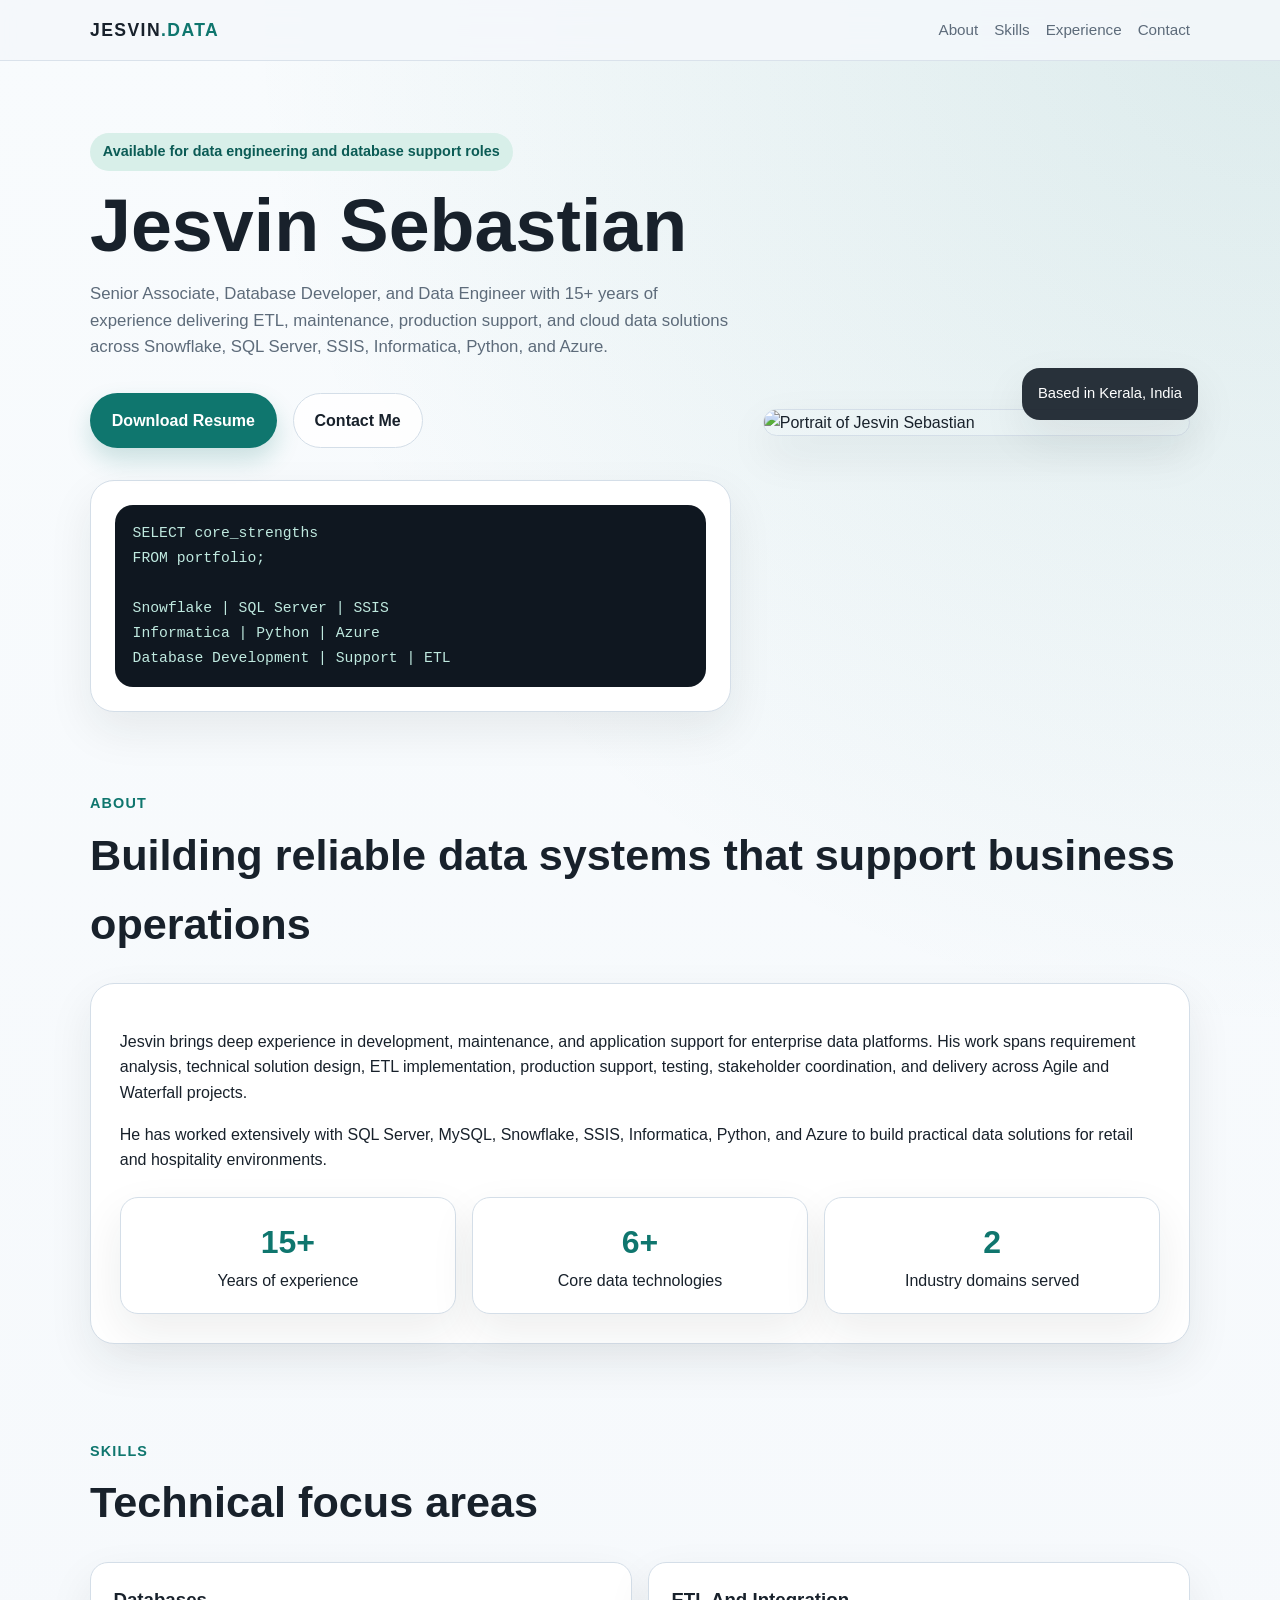
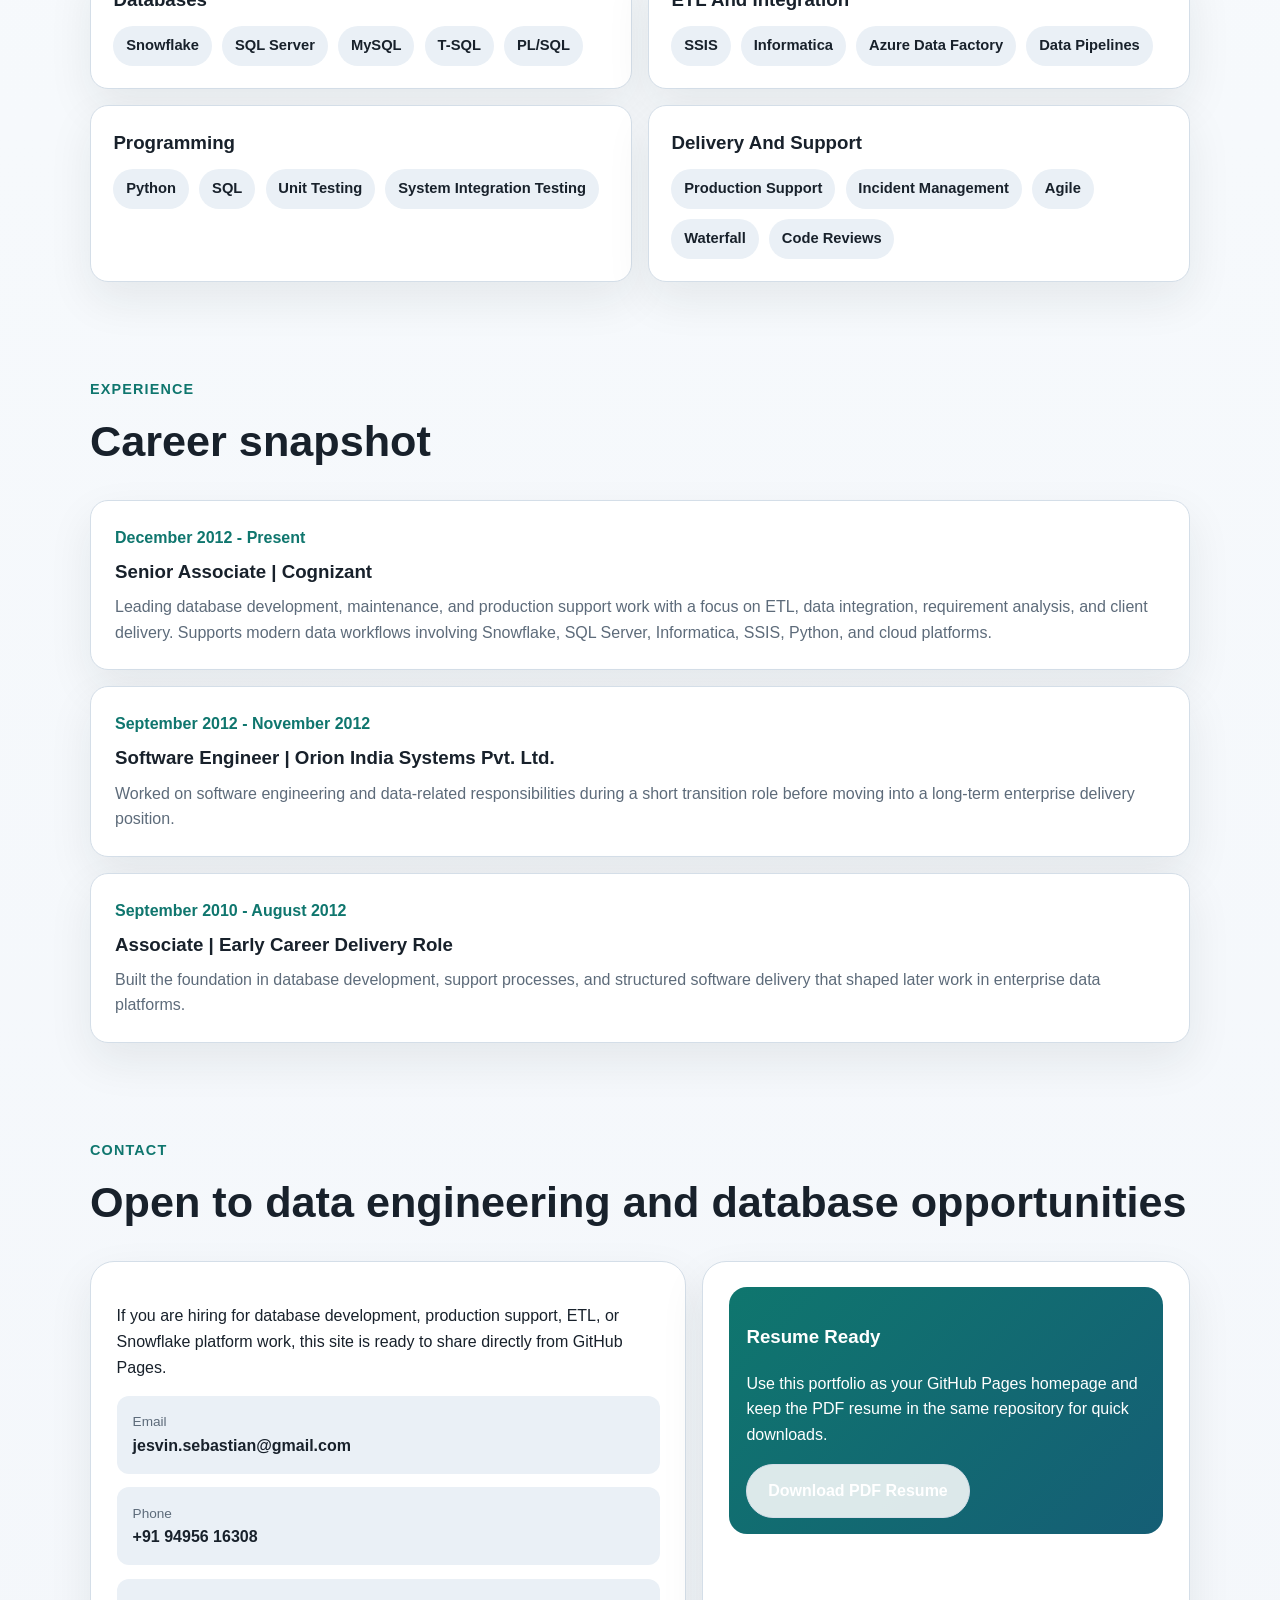
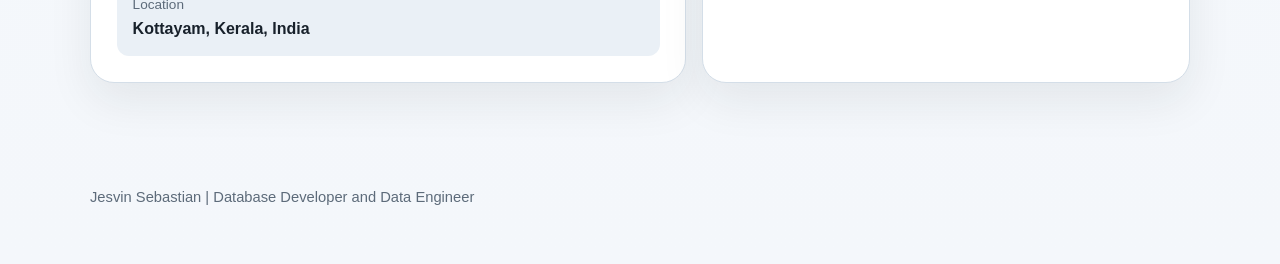
==== index.html @ 15460510 "Add files via upload" ====
<!doctype html>
<html lang="en">
  <head>
    <meta charset="UTF-8" />
    <meta name="viewport" content="width=device-width, initial-scale=1.0" />
    <title>Jesvin Sebastian | Data Engineer Portfolio</title>
    <meta
      name="description"
      content="Jesvin Sebastian is a data engineer and database developer with 15+ years of experience in Snowflake, SQL Server, SSIS, Informatica, Python, and Azure."
    />
    <meta name="author" content="Jesvin Sebastian" />
    <meta property="og:title" content="Jesvin Sebastian | Data Engineer Portfolio" />
    <meta
      property="og:description"
      content="Portfolio and resume of Jesvin Sebastian, focused on database development, ETL, Snowflake, and production support."
    />
    <meta property="og:type" content="website" />
    <meta property="og:image" content="assets/jesvin.jpg" />
    <meta name="twitter:card" content="summary_large_image" />
    <link rel="icon" href="public/favicon.ico" />
    <link rel="stylesheet" href="styles.css" />
  </head>
  <body>
    <header class="site-header">
      <div class="container nav">
        <a class="brand" href="#top">JESVIN<span>.DATA</span></a>
        <nav class="nav-links" aria-label="Primary">
          <a href="#about">About</a>
          <a href="#skills">Skills</a>
          <a href="#experience">Experience</a>
          <a href="#contact">Contact</a>
        </nav>
      </div>
    </header>

    <main id="top">
      <section class="hero">
        <div class="container hero-grid">
          <div>
            <div class="eyebrow">Available for data engineering and database support roles</div>
            <h1>Jesvin Sebastian</h1>
            <p>
              Senior Associate, Database Developer, and Data Engineer with 15+ years of experience
              delivering ETL, maintenance, production support, and cloud data solutions across
              Snowflake, SQL Server, SSIS, Informatica, Python, and Azure.
            </p>

            <div class="hero-actions">
              <a class="button button-primary" href="Resume_Jesvin_Sebastian.pdf" download>Download Resume</a>
              <a class="button button-secondary" href="#contact">Contact Me</a>
            </div>

            <div class="hero-card">
              <code>
                SELECT core_strengths<br />
                FROM portfolio;<br /><br />
                Snowflake | SQL Server | SSIS<br />
                Informatica | Python | Azure<br />
                Database Development | Support | ETL
              </code>
            </div>
          </div>

          <div class="profile-panel">
            <div class="profile-photo">
              <img src="assets/jesvin.jpg" alt="Portrait of Jesvin Sebastian" />
            </div>
            <div class="profile-badge">Based in Kerala, India</div>
          </div>
        </div>
      </section>

      <section class="section" id="about">
        <div class="container">
          <div class="section-heading">
            <p>About</p>
            <h2>Building reliable data systems that support business operations</h2>
          </div>

          <div class="section-card">
            <p>
              Jesvin brings deep experience in development, maintenance, and application support for
              enterprise data platforms. His work spans requirement analysis, technical solution
              design, ETL implementation, production support, testing, stakeholder coordination, and
              delivery across Agile and Waterfall projects.
            </p>
            <p>
              He has worked extensively with SQL Server, MySQL, Snowflake, SSIS, Informatica,
              Python, and Azure to build practical data solutions for retail and hospitality
              environments.
            </p>

            <div class="stats">
              <div class="stat-card">
                <strong>15+</strong>
                Years of experience
              </div>
              <div class="stat-card">
                <strong>6+</strong>
                Core data technologies
              </div>
              <div class="stat-card">
                <strong>2</strong>
                Industry domains served
              </div>
            </div>
          </div>
        </div>
      </section>

      <section class="section" id="skills">
        <div class="container">
          <div class="section-heading">
            <p>Skills</p>
            <h2>Technical focus areas</h2>
          </div>

          <div class="grid-two">
            <article class="skill-card">
              <h3>Databases</h3>
              <div class="pill-list">
                <span class="pill">Snowflake</span>
                <span class="pill">SQL Server</span>
                <span class="pill">MySQL</span>
                <span class="pill">T-SQL</span>
                <span class="pill">PL/SQL</span>
              </div>
            </article>

            <article class="skill-card">
              <h3>ETL And Integration</h3>
              <div class="pill-list">
                <span class="pill">SSIS</span>
                <span class="pill">Informatica</span>
                <span class="pill">Azure Data Factory</span>
                <span class="pill">Data Pipelines</span>
              </div>
            </article>

            <article class="skill-card">
              <h3>Programming</h3>
              <div class="pill-list">
                <span class="pill">Python</span>
                <span class="pill">SQL</span>
                <span class="pill">Unit Testing</span>
                <span class="pill">System Integration Testing</span>
              </div>
            </article>

            <article class="skill-card">
              <h3>Delivery And Support</h3>
              <div class="pill-list">
                <span class="pill">Production Support</span>
                <span class="pill">Incident Management</span>
                <span class="pill">Agile</span>
                <span class="pill">Waterfall</span>
                <span class="pill">Code Reviews</span>
              </div>
            </article>
          </div>
        </div>
      </section>

      <section class="section" id="experience">
        <div class="container">
          <div class="section-heading">
            <p>Experience</p>
            <h2>Career snapshot</h2>
          </div>

          <div class="timeline">
            <article class="timeline-item">
              <span class="period">December 2012 - Present</span>
              <h3>Senior Associate | Cognizant</h3>
              <p>
                Leading database development, maintenance, and production support work with a focus
                on ETL, data integration, requirement analysis, and client delivery. Supports modern
                data workflows involving Snowflake, SQL Server, Informatica, SSIS, Python, and cloud
                platforms.
              </p>
            </article>

            <article class="timeline-item">
              <span class="period">September 2012 - November 2012</span>
              <h3>Software Engineer | Orion India Systems Pvt. Ltd.</h3>
              <p>
                Worked on software engineering and data-related responsibilities during a short
                transition role before moving into a long-term enterprise delivery position.
              </p>
            </article>

            <article class="timeline-item">
              <span class="period">September 2010 - August 2012</span>
              <h3>Associate | Early Career Delivery Role</h3>
              <p>
                Built the foundation in database development, support processes, and structured
                software delivery that shaped later work in enterprise data platforms.
              </p>
            </article>
          </div>
        </div>
      </section>

      <section class="section" id="contact">
        <div class="container">
          <div class="section-heading">
            <p>Contact</p>
            <h2>Open to data engineering and database opportunities</h2>
          </div>

          <div class="contact-grid">
            <div class="contact-card">
              <p>
                If you are hiring for database development, production support, ETL, or Snowflake
                platform work, this site is ready to share directly from GitHub Pages.
              </p>

              <div class="contact-list">
                <a class="contact-item" href="mailto:jesvin.sebastian@gmail.com">
                  <span>Email</span>
                  <strong>jesvin.sebastian@gmail.com</strong>
                </a>
                <a class="contact-item" href="tel:+919495616308">
                  <span>Phone</span>
                  <strong>+91 94956 16308</strong>
                </a>
                <div class="contact-item">
                  <span>Location</span>
                  <strong>Kottayam, Kerala, India</strong>
                </div>
              </div>
            </div>

            <div class="contact-card">
              <div class="availability">
                <h3>Resume Ready</h3>
                <p>
                  Use this portfolio as your GitHub Pages homepage and keep the PDF resume in the
                  same repository for quick downloads.
                </p>
                <a class="button button-secondary" href="Resume_Jesvin_Sebastian.pdf" download>
                  Download PDF Resume
                </a>
              </div>
            </div>
          </div>
        </div>
      </section>
    </main>

    <footer class="site-footer">
      <div class="container">
        <p>Jesvin Sebastian | Database Developer and Data Engineer</p>
      </div>
    </footer>
  </body>
</html>
---- styles.css ----
:root {
  --bg: #f4f7fb;
  --surface: #ffffff;
  --surface-muted: #eaf0f6;
  --text: #18212b;
  --muted: #5d6b7a;
  --primary: #0f766e;
  --primary-dark: #0b5b55;
  --accent: #d8efe9;
  --border: #d4dee8;
  --shadow: 0 18px 45px rgba(24, 33, 43, 0.08);
  --radius-lg: 24px;
  --radius-md: 18px;
  --radius-sm: 12px;
  --max-width: 1100px;
}

* {
  box-sizing: border-box;
}

html {
  scroll-behavior: smooth;
}

body {
  margin: 0;
  font-family: "Segoe UI", Tahoma, Geneva, Verdana, sans-serif;
  background:
    radial-gradient(circle at top right, rgba(15, 118, 110, 0.12), transparent 28%),
    linear-gradient(180deg, #f8fbfd 0%, var(--bg) 100%);
  color: var(--text);
  line-height: 1.6;
}

a {
  color: inherit;
  text-decoration: none;
}

img {
  display: block;
  max-width: 100%;
}

.container {
  width: min(calc(100% - 2rem), var(--max-width));
  margin: 0 auto;
}

.site-header {
  position: sticky;
  top: 0;
  z-index: 10;
  backdrop-filter: blur(14px);
  background: rgba(244, 247, 251, 0.88);
  border-bottom: 1px solid rgba(212, 222, 232, 0.8);
}

.nav {
  display: flex;
  align-items: center;
  justify-content: space-between;
  gap: 1rem;
  padding: 1rem 0;
}

.brand {
  font-size: 1.1rem;
  font-weight: 700;
  letter-spacing: 0.08em;
}

.brand span {
  color: var(--primary);
}

.nav-links {
  display: flex;
  flex-wrap: wrap;
  justify-content: flex-end;
  gap: 1rem;
  font-size: 0.95rem;
  color: var(--muted);
}

.nav-links a:hover,
.nav-links a:focus-visible {
  color: var(--primary);
}

.hero {
  padding: 4.5rem 0 3rem;
}

.hero-grid {
  display: grid;
  grid-template-columns: 1.35fr 0.9fr;
  gap: 2rem;
  align-items: center;
}

.eyebrow {
  display: inline-flex;
  align-items: center;
  gap: 0.55rem;
  padding: 0.45rem 0.8rem;
  border-radius: 999px;
  background: var(--accent);
  color: var(--primary-dark);
  font-size: 0.9rem;
  font-weight: 600;
}

.hero h1 {
  margin: 1rem 0 0.75rem;
  font-size: clamp(2.4rem, 6vw, 4.6rem);
  line-height: 1.05;
}

.hero p {
  max-width: 640px;
  font-size: 1.05rem;
  color: var(--muted);
}

.hero-actions {
  display: flex;
  flex-wrap: wrap;
  gap: 1rem;
  margin: 2rem 0;
}

.button {
  display: inline-flex;
  align-items: center;
  justify-content: center;
  min-height: 48px;
  padding: 0.85rem 1.3rem;
  border-radius: 999px;
  border: 1px solid transparent;
  font-weight: 700;
  transition: transform 0.2s ease, box-shadow 0.2s ease, background 0.2s ease;
}

.button:hover,
.button:focus-visible {
  transform: translateY(-1px);
}

.button-primary {
  background: var(--primary);
  color: #ffffff;
  box-shadow: 0 12px 24px rgba(15, 118, 110, 0.2);
}

.button-primary:hover,
.button-primary:focus-visible {
  background: var(--primary-dark);
}

.button-secondary {
  border-color: var(--border);
  background: rgba(255, 255, 255, 0.85);
}

.hero-card,
.section-card,
.timeline-item,
.skill-card,
.contact-card,
.stat-card {
  background: var(--surface);
  border: 1px solid var(--border);
  box-shadow: var(--shadow);
}

.hero-card {
  padding: 1.5rem;
  border-radius: var(--radius-lg);
}

.hero-card code {
  display: block;
  padding: 1rem 1.1rem;
  border-radius: var(--radius-md);
  background: #0f1720;
  color: #bfe9df;
  font-family: Consolas, Monaco, monospace;
  font-size: 0.92rem;
  line-height: 1.7;
}

.profile-panel {
  position: relative;
}

.profile-photo {
  border-radius: 32px;
  overflow: hidden;
  border: 1px solid var(--border);
  box-shadow: var(--shadow);
}

.profile-badge {
  position: absolute;
  right: -0.5rem;
  bottom: 1rem;
  padding: 0.9rem 1rem;
  border-radius: var(--radius-md);
  background: rgba(24, 33, 43, 0.92);
  color: #ffffff;
  font-size: 0.92rem;
  box-shadow: var(--shadow);
}

.section {
  padding: 2rem 0 4rem;
}

.section-heading {
  margin-bottom: 1.5rem;
}

.section-heading p {
  margin: 0;
  color: var(--primary);
  font-size: 0.9rem;
  font-weight: 700;
  letter-spacing: 0.08em;
  text-transform: uppercase;
}

.section-heading h2 {
  margin: 0.35rem 0 0;
  font-size: clamp(1.8rem, 4vw, 2.7rem);
}

.section-card {
  padding: 1.8rem;
  border-radius: var(--radius-lg);
}

.stats {
  display: grid;
  grid-template-columns: repeat(3, 1fr);
  gap: 1rem;
  margin-top: 1.5rem;
}

.stat-card {
  padding: 1.2rem;
  border-radius: var(--radius-md);
  text-align: center;
}

.stat-card strong {
  display: block;
  font-size: 2rem;
  color: var(--primary);
}

.grid-two {
  display: grid;
  grid-template-columns: repeat(2, 1fr);
  gap: 1rem;
}

.skill-card {
  padding: 1.4rem;
  border-radius: var(--radius-md);
}

.skill-card h3 {
  margin-top: 0;
  margin-bottom: 0.7rem;
}

.pill-list {
  display: flex;
  flex-wrap: wrap;
  gap: 0.65rem;
}

.pill {
  padding: 0.5rem 0.8rem;
  border-radius: 999px;
  background: var(--surface-muted);
  color: var(--text);
  font-size: 0.92rem;
  font-weight: 600;
}

.timeline {
  display: grid;
  gap: 1rem;
}

.timeline-item {
  padding: 1.5rem;
  border-radius: var(--radius-md);
}

.timeline-item .period {
  display: inline-block;
  margin-bottom: 0.4rem;
  color: var(--primary);
  font-weight: 700;
}

.timeline-item h3 {
  margin: 0 0 0.45rem;
}

.timeline-item p {
  margin: 0;
  color: var(--muted);
}

.contact-grid {
  display: grid;
  grid-template-columns: 1.1fr 0.9fr;
  gap: 1rem;
}

.contact-card {
  padding: 1.6rem;
  border-radius: var(--radius-lg);
}

.contact-list {
  display: grid;
  gap: 0.85rem;
  margin-top: 1rem;
}

.contact-item {
  display: flex;
  flex-direction: column;
  padding: 0.95rem 1rem;
  border-radius: var(--radius-sm);
  background: var(--surface-muted);
}

.contact-item span {
  color: var(--muted);
  font-size: 0.85rem;
}

.contact-item strong {
  font-size: 1rem;
}

.availability {
  padding: 1rem 1.1rem;
  border-radius: var(--radius-md);
  background: linear-gradient(135deg, #0f766e 0%, #155e75 100%);
  color: #ffffff;
}

.site-footer {
  padding: 1.5rem 0 2.5rem;
  color: var(--muted);
  font-size: 0.92rem;
}

@media (max-width: 900px) {
  .hero-grid,
  .contact-grid,
  .grid-two,
  .stats {
    grid-template-columns: 1fr;
  }

  .profile-panel {
    max-width: 420px;
  }
}

@media (max-width: 640px) {
  .nav {
    flex-direction: column;
    align-items: flex-start;
  }

  .nav-links {
    justify-content: flex-start;
  }

  .hero {
    padding-top: 3rem;
  }

  .hero-card,
  .section-card,
  .timeline-item,
  .contact-card {
    padding: 1.2rem;
  }

  .profile-badge {
    position: static;
    display: inline-block;
    margin-top: 1rem;
  }
}
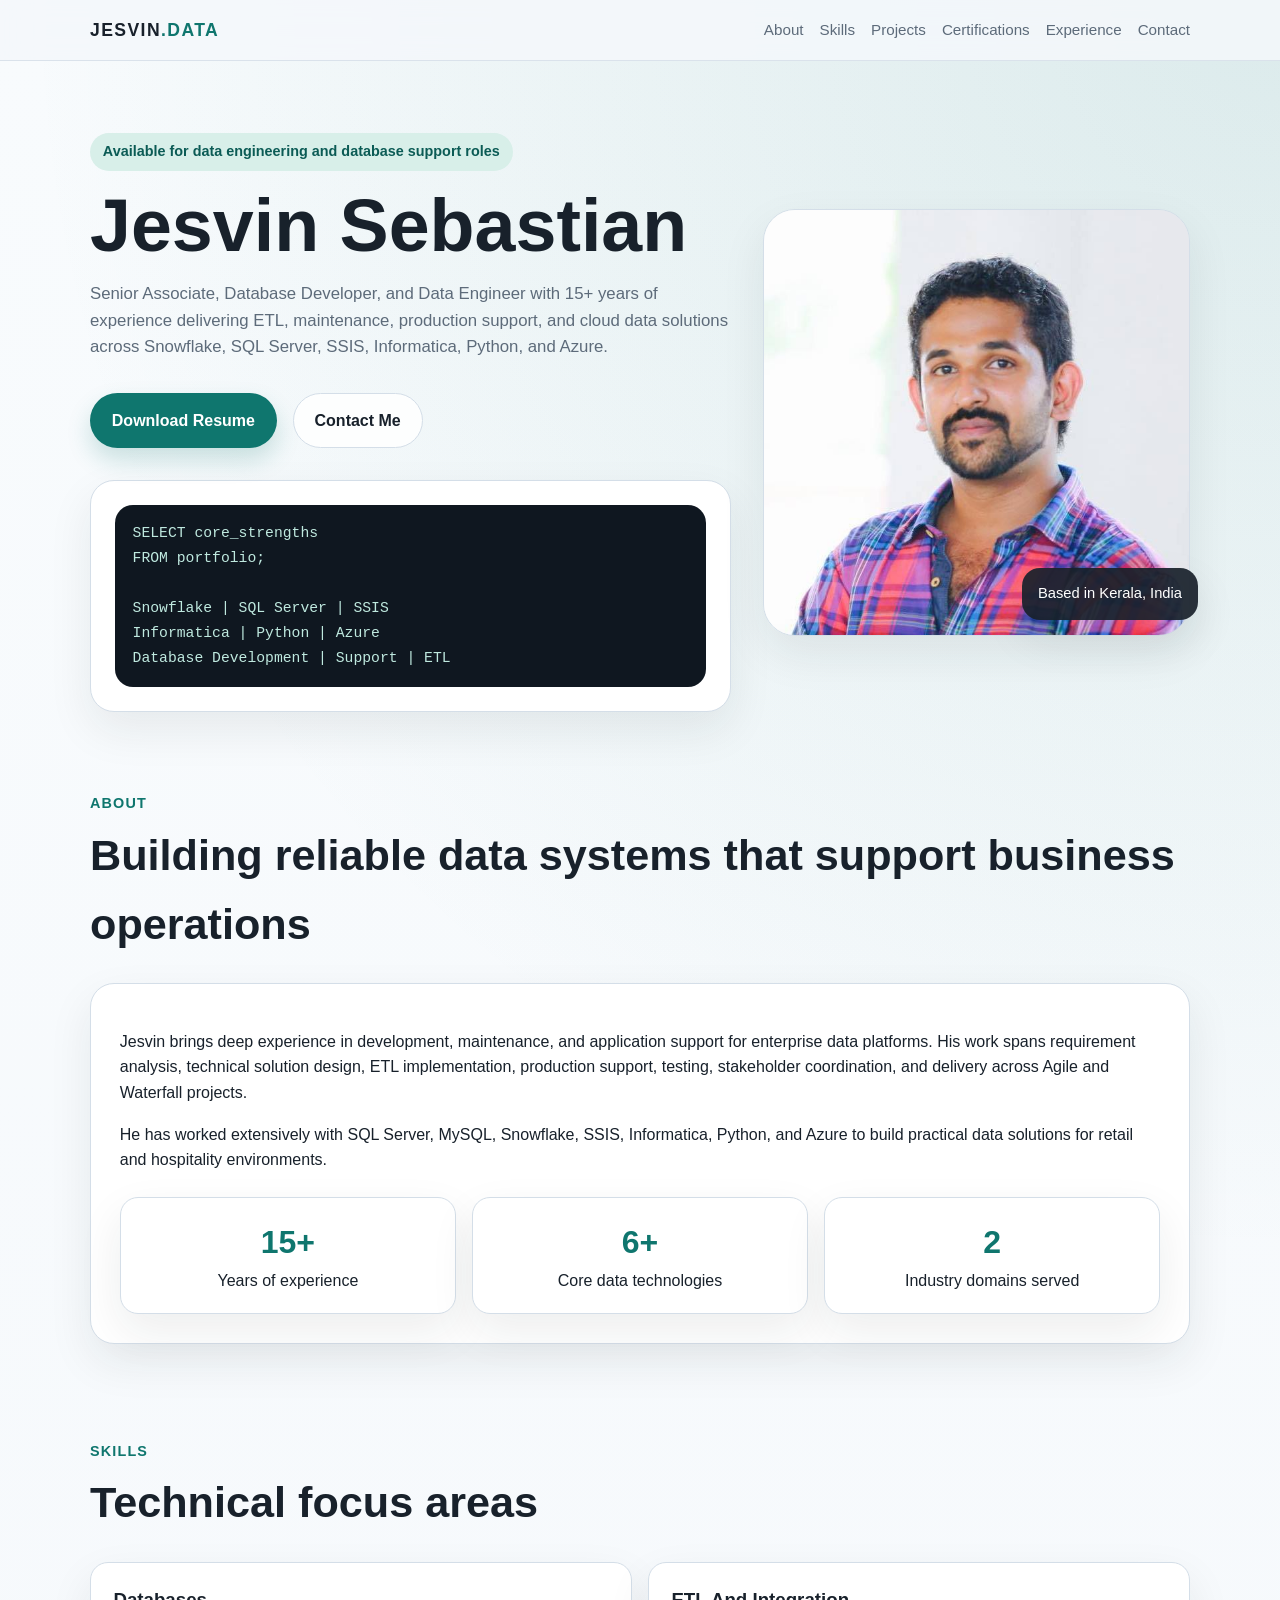
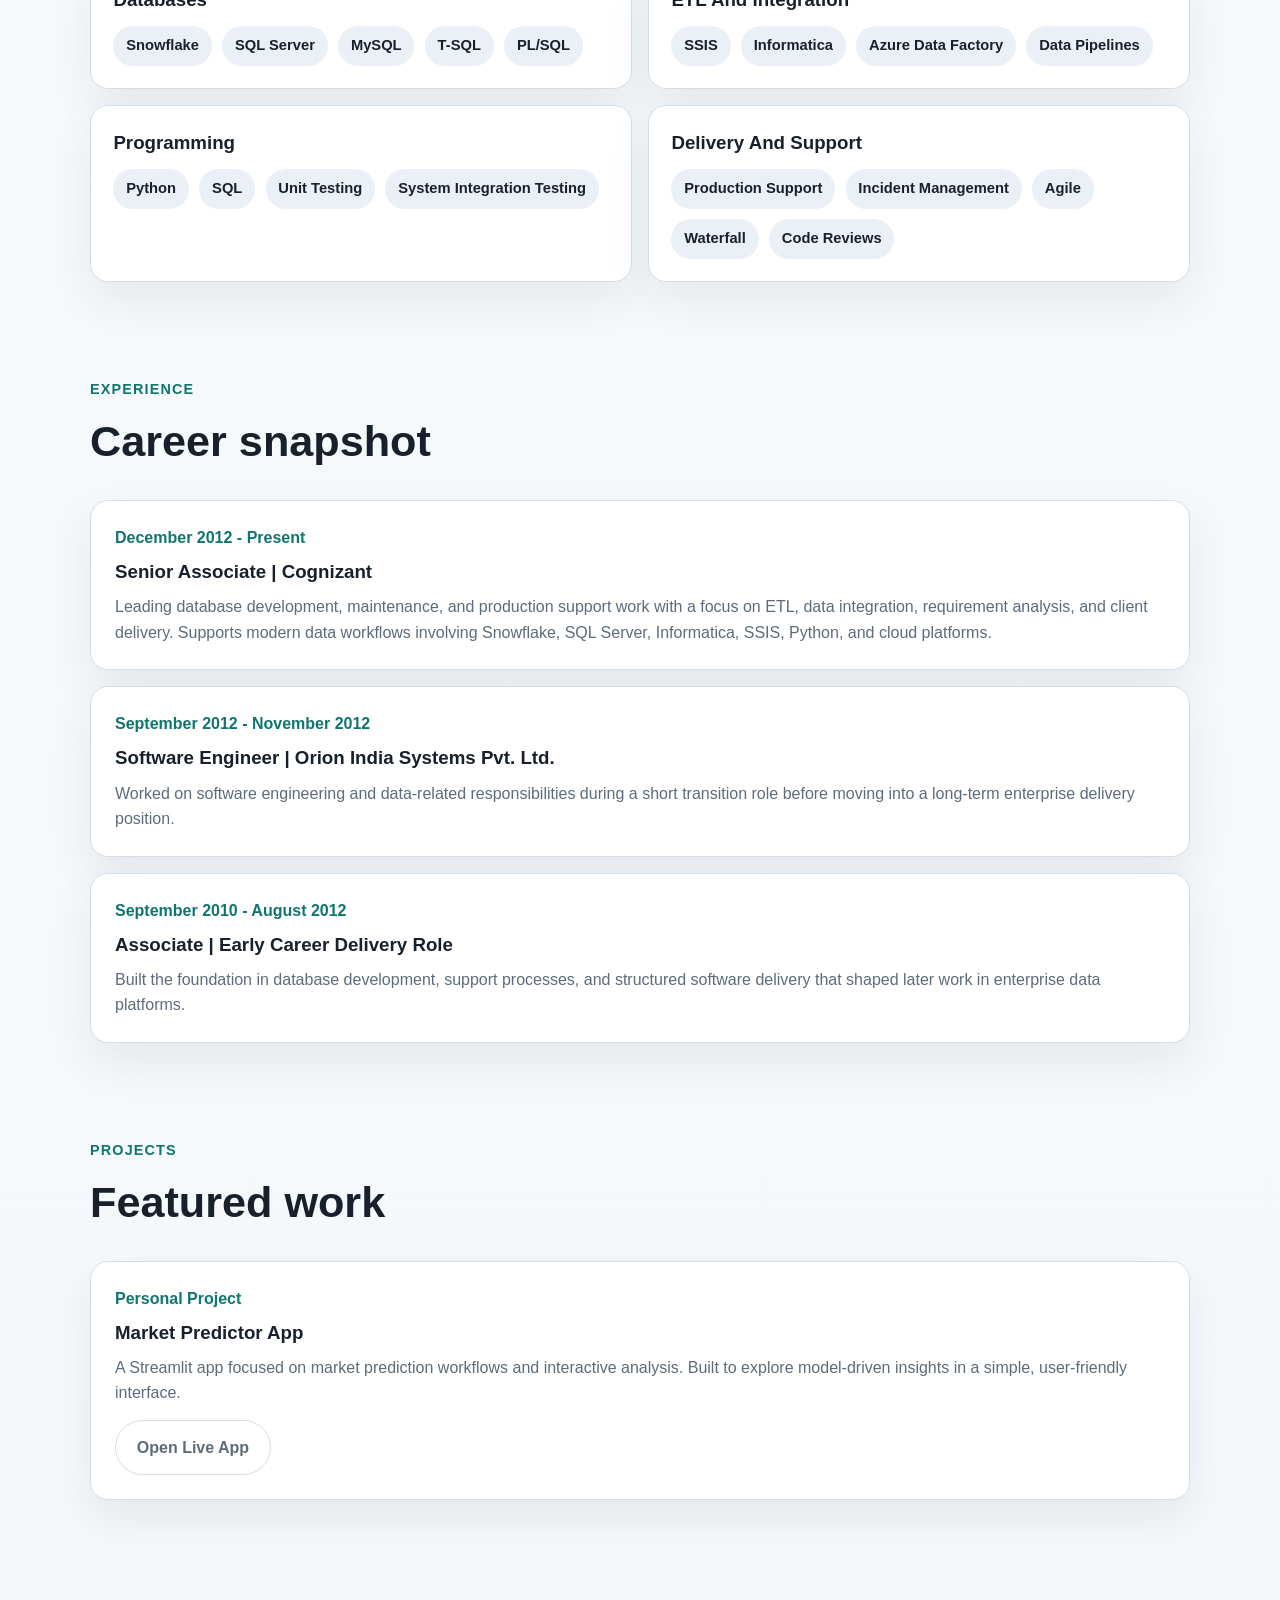
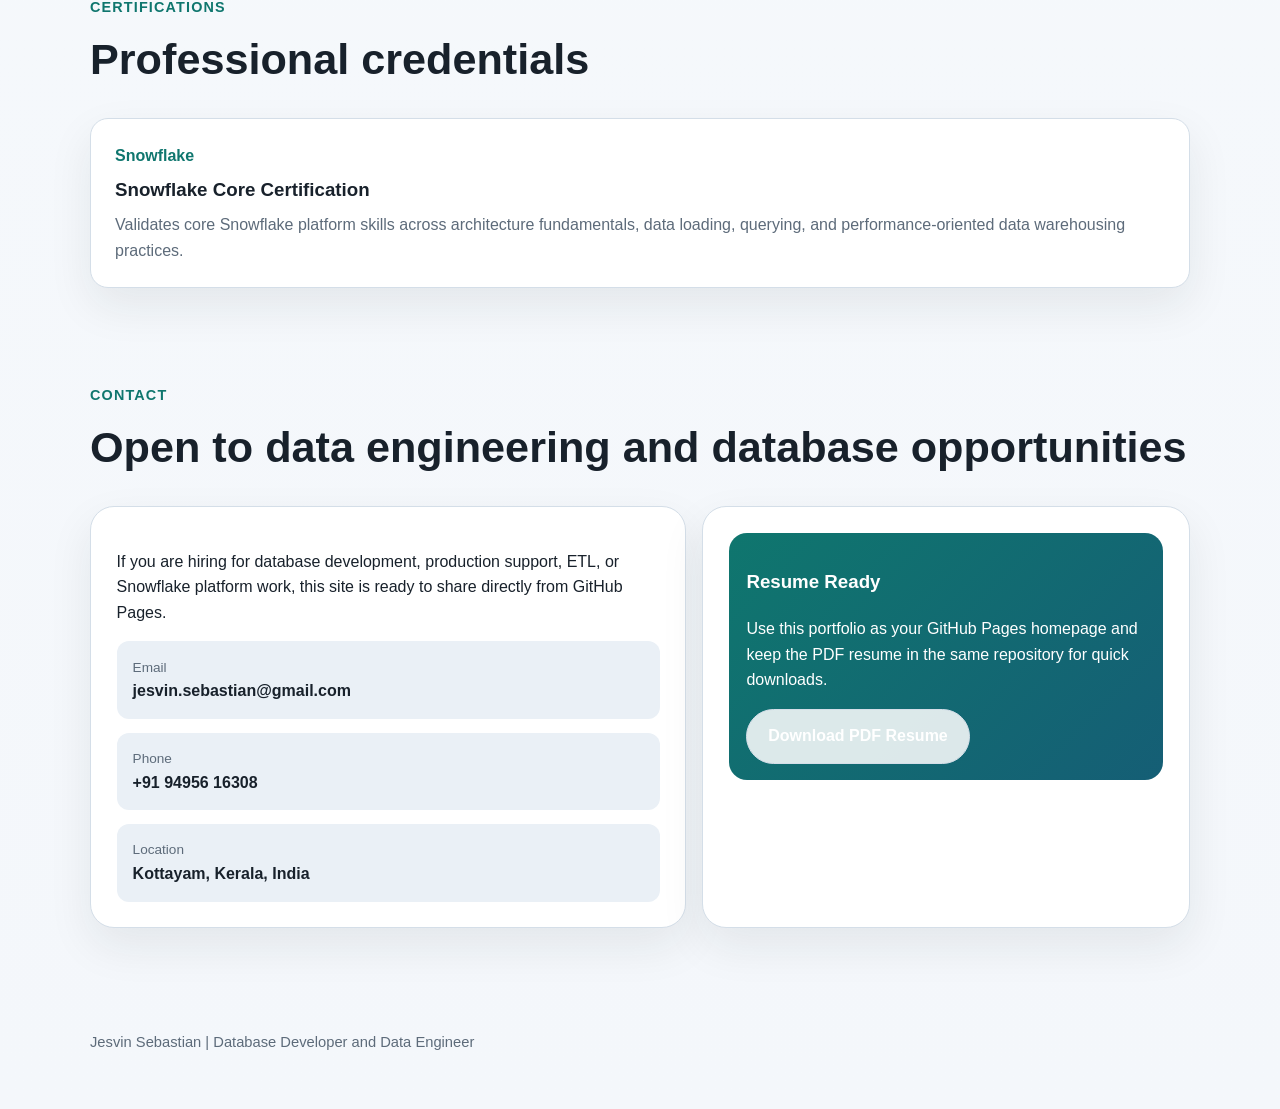
==== commit e8d41214: "Add project and certification sections to portfolio. Showcase the Market Predictor Streamlit app and" ====
--- a/index.html
+++ b/index.html
@@ -27,6 +27,8 @@
         <nav class="nav-links" aria-label="Primary">
           <a href="#about">About</a>
           <a href="#skills">Skills</a>
+          <a href="#projects">Projects</a>
+          <a href="#certifications">Certifications</a>
           <a href="#experience">Experience</a>
           <a href="#contact">Contact</a>
         </nav>
@@ -195,6 +197,51 @@
               <p>
                 Built the foundation in database development, support processes, and structured
                 software delivery that shaped later work in enterprise data platforms.
+              </p>
+            </article>
+          </div>
+        </div>
+      </section>
+
+      <section class="section" id="projects">
+        <div class="container">
+          <div class="section-heading">
+            <p>Projects</p>
+            <h2>Featured work</h2>
+          </div>
+
+          <div class="timeline">
+            <article class="timeline-item">
+              <span class="period">Personal Project</span>
+              <h3>Market Predictor App</h3>
+              <p>
+                A Streamlit app focused on market prediction workflows and interactive analysis.
+                Built to explore model-driven insights in a simple, user-friendly interface.
+              </p>
+              <p style="margin-top: 0.9rem;">
+                <a class="button button-secondary" href="https://market-predictor-64zhnxdlplthue3zdfe4kf.streamlit.app/" target="_blank" rel="noopener noreferrer">
+                  Open Live App
+                </a>
+              </p>
+            </article>
+          </div>
+        </div>
+      </section>
+
+      <section class="section" id="certifications">
+        <div class="container">
+          <div class="section-heading">
+            <p>Certifications</p>
+            <h2>Professional credentials</h2>
+          </div>
+
+          <div class="timeline">
+            <article class="timeline-item">
+              <span class="period">Snowflake</span>
+              <h3>Snowflake Core Certification</h3>
+              <p>
+                Validates core Snowflake platform skills across architecture fundamentals, data
+                loading, querying, and performance-oriented data warehousing practices.
               </p>
             </article>
           </div>
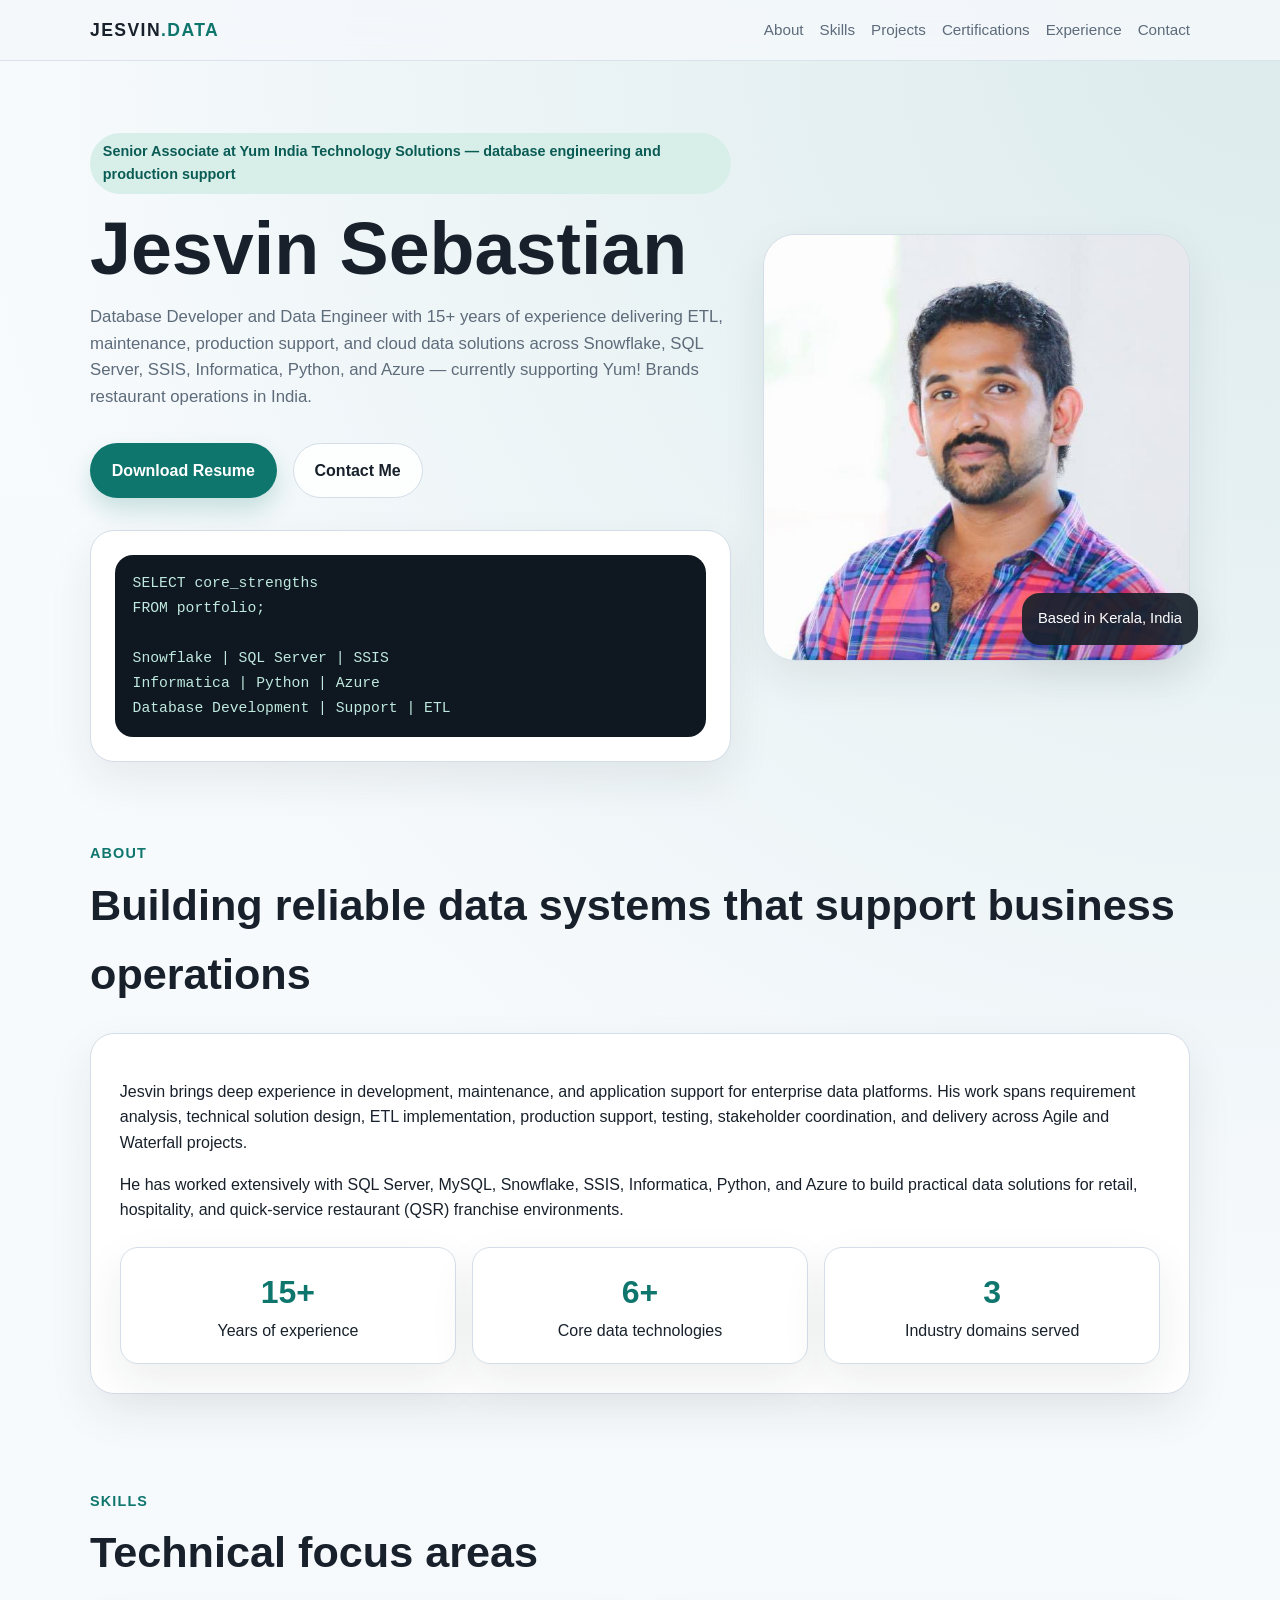
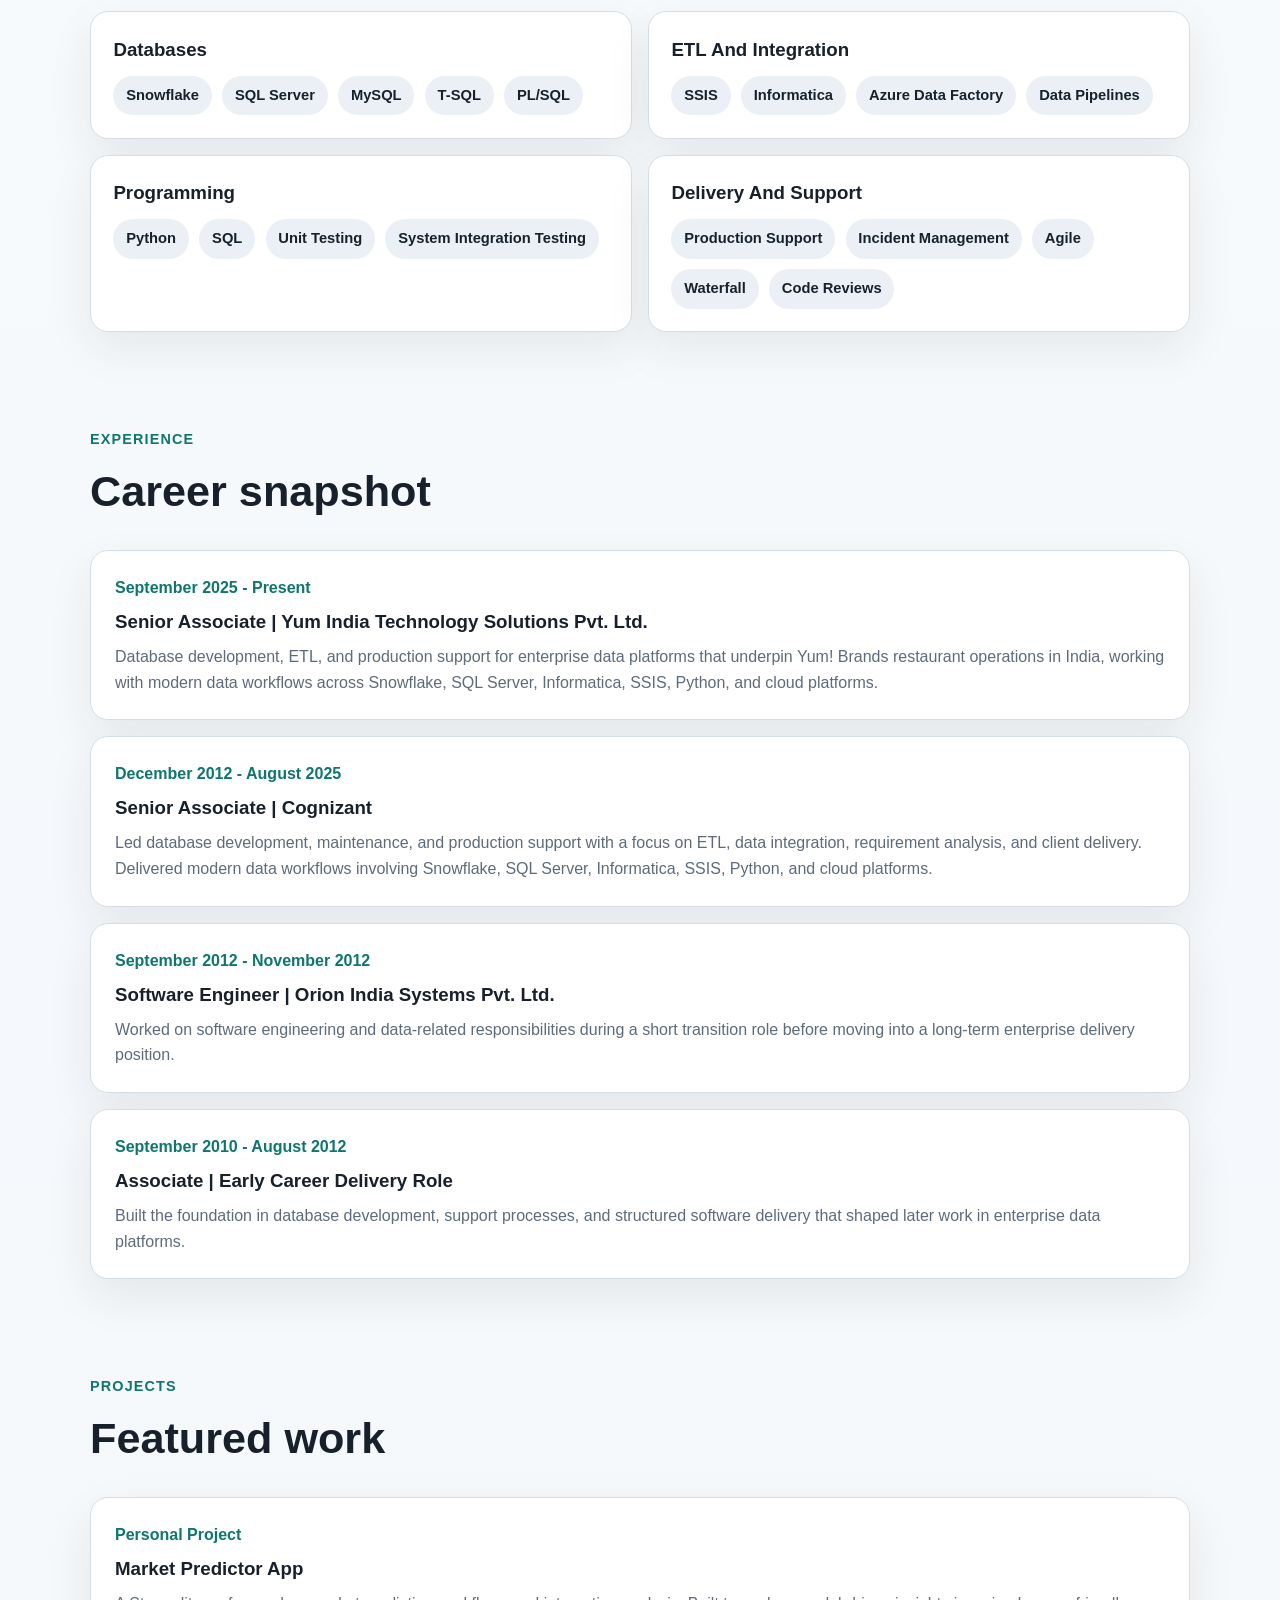
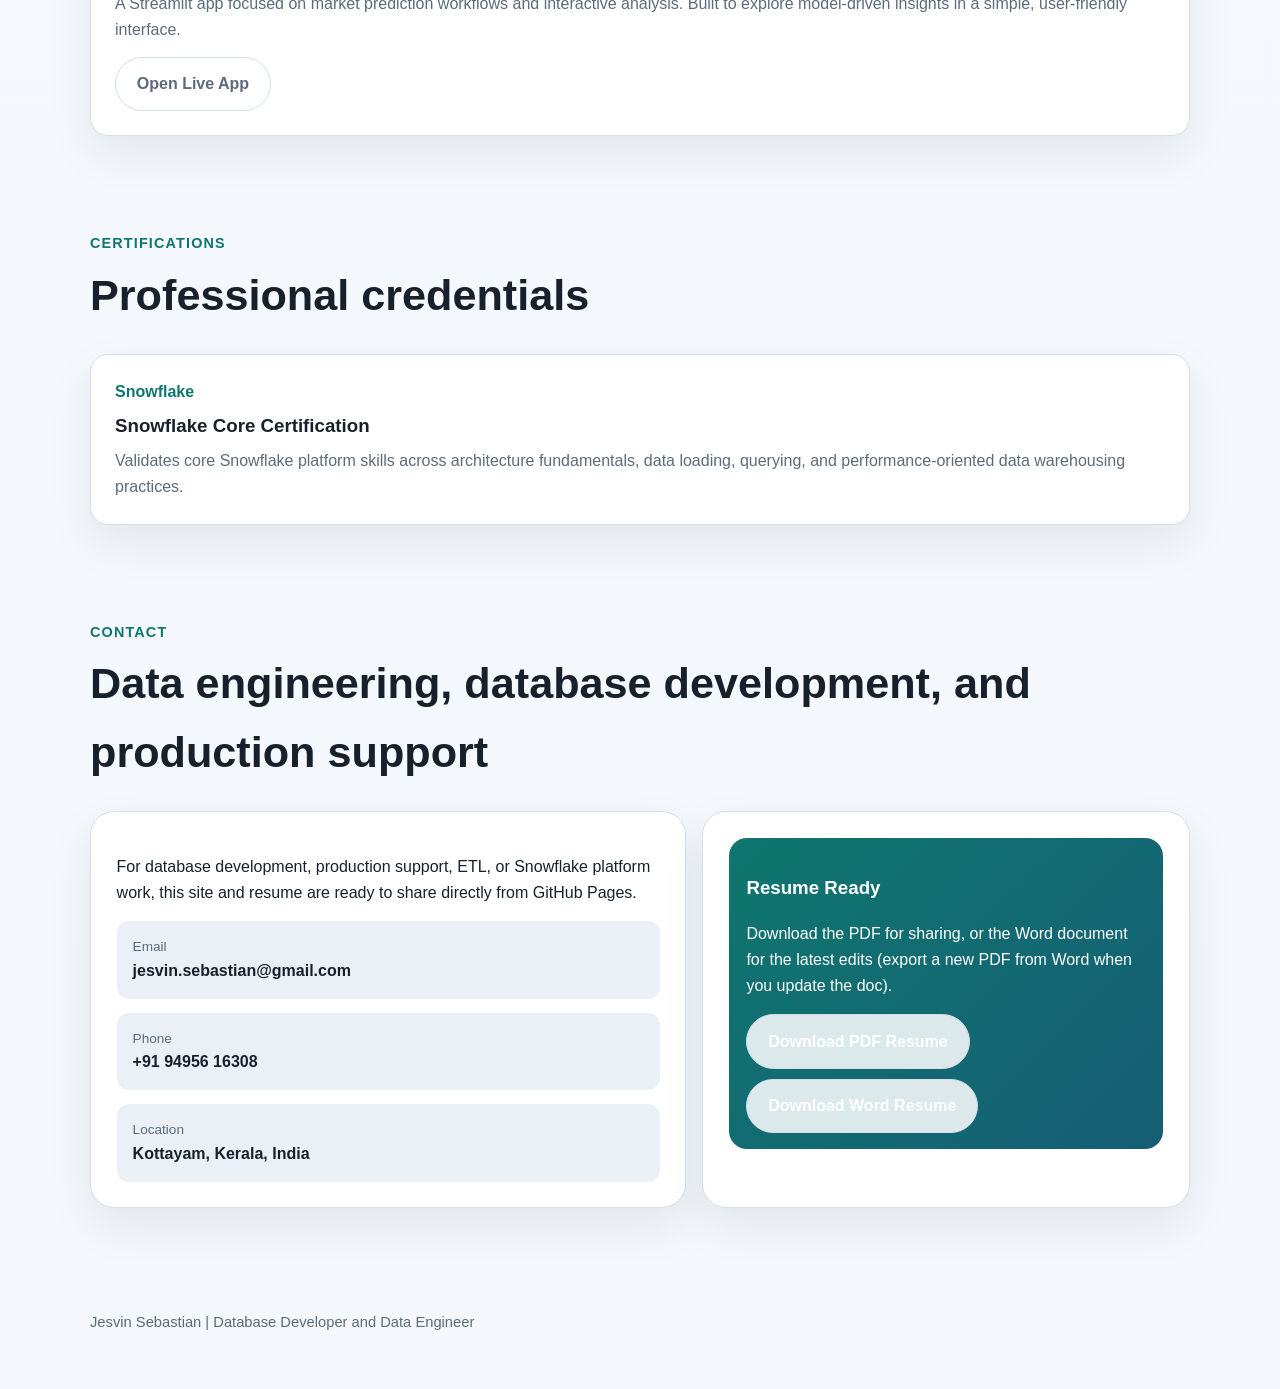
==== commit 4beb3494: "Update YUM details" ====
--- a/index.html
+++ b/index.html
@@ -6,13 +6,13 @@
     <title>Jesvin Sebastian | Data Engineer Portfolio</title>
     <meta
       name="description"
-      content="Jesvin Sebastian is a data engineer and database developer with 15+ years of experience in Snowflake, SQL Server, SSIS, Informatica, Python, and Azure."
+      content="Jesvin Sebastian is a data engineer and database developer (Senior Associate, Yum India Technology Solutions) with 15+ years in Snowflake, SQL Server, SSIS, Informatica, Python, and Azure."
     />
     <meta name="author" content="Jesvin Sebastian" />
     <meta property="og:title" content="Jesvin Sebastian | Data Engineer Portfolio" />
     <meta
       property="og:description"
-      content="Portfolio and resume of Jesvin Sebastian, focused on database development, ETL, Snowflake, and production support."
+      content="Portfolio and resume of Jesvin Sebastian — database development, ETL, Snowflake, and production support, including work at Yum India Technology Solutions."
     />
     <meta property="og:type" content="website" />
     <meta property="og:image" content="assets/jesvin.jpg" />
@@ -39,12 +39,16 @@
       <section class="hero">
         <div class="container hero-grid">
           <div>
-            <div class="eyebrow">Available for data engineering and database support roles</div>
+            <div class="eyebrow">
+              Senior Associate at Yum India Technology Solutions — database engineering and production
+              support
+            </div>
             <h1>Jesvin Sebastian</h1>
             <p>
-              Senior Associate, Database Developer, and Data Engineer with 15+ years of experience
-              delivering ETL, maintenance, production support, and cloud data solutions across
-              Snowflake, SQL Server, SSIS, Informatica, Python, and Azure.
+              Database Developer and Data Engineer with 15+ years of experience delivering ETL,
+              maintenance, production support, and cloud data solutions across Snowflake, SQL Server,
+              SSIS, Informatica, Python, and Azure — currently supporting Yum! Brands restaurant
+              operations in India.
             </p>
 
             <div class="hero-actions">
@@ -88,8 +92,8 @@
             </p>
             <p>
               He has worked extensively with SQL Server, MySQL, Snowflake, SSIS, Informatica,
-              Python, and Azure to build practical data solutions for retail and hospitality
-              environments.
+              Python, and Azure to build practical data solutions for retail, hospitality, and
+              quick-service restaurant (QSR) franchise environments.
             </p>
 
             <div class="stats">
@@ -102,7 +106,7 @@
                 Core data technologies
               </div>
               <div class="stat-card">
-                <strong>2</strong>
+                <strong>3</strong>
                 Industry domains served
               </div>
             </div>
@@ -172,12 +176,23 @@
 
           <div class="timeline">
             <article class="timeline-item">
-              <span class="period">December 2012 - Present</span>
+              <span class="period">September 2025 - Present</span>
+              <h3>Senior Associate | Yum India Technology Solutions Pvt. Ltd.</h3>
+              <p>
+                Database development, ETL, and production support for enterprise data platforms that
+                underpin Yum! Brands restaurant operations in India, working with modern data
+                workflows across Snowflake, SQL Server, Informatica, SSIS, Python, and cloud
+                platforms.
+              </p>
+            </article>
+
+            <article class="timeline-item">
+              <span class="period">December 2012 - August 2025</span>
               <h3>Senior Associate | Cognizant</h3>
               <p>
-                Leading database development, maintenance, and production support work with a focus
-                on ETL, data integration, requirement analysis, and client delivery. Supports modern
-                data workflows involving Snowflake, SQL Server, Informatica, SSIS, Python, and cloud
+                Led database development, maintenance, and production support with a focus on ETL,
+                data integration, requirement analysis, and client delivery. Delivered modern data
+                workflows involving Snowflake, SQL Server, Informatica, SSIS, Python, and cloud
                 platforms.
               </p>
             </article>
@@ -252,14 +267,14 @@
         <div class="container">
           <div class="section-heading">
             <p>Contact</p>
-            <h2>Open to data engineering and database opportunities</h2>
+            <h2>Data engineering, database development, and production support</h2>
           </div>
 
           <div class="contact-grid">
             <div class="contact-card">
               <p>
-                If you are hiring for database development, production support, ETL, or Snowflake
-                platform work, this site is ready to share directly from GitHub Pages.
+                For database development, production support, ETL, or Snowflake platform work, this
+                site and resume are ready to share directly from GitHub Pages.
               </p>
 
               <div class="contact-list">
@@ -282,12 +297,17 @@
               <div class="availability">
                 <h3>Resume Ready</h3>
                 <p>
-                  Use this portfolio as your GitHub Pages homepage and keep the PDF resume in the
-                  same repository for quick downloads.
+                  Download the PDF for sharing, or the Word document for the latest edits (export a new
+                  PDF from Word when you update the doc).
                 </p>
-                <a class="button button-secondary" href="Resume_Jesvin_Sebastian.pdf" download>
-                  Download PDF Resume
-                </a>
+                <div class="resume-actions">
+                  <a class="button button-secondary" href="Resume_Jesvin_Sebastian.pdf" download>
+                    Download PDF Resume
+                  </a>
+                  <a class="button button-secondary" href="Resume_Jesvin_Sebastian.docx" download>
+                    Download Word Resume
+                  </a>
+                </div>
               </div>
             </div>
           </div>
--- a/styles.css
+++ b/styles.css
@@ -358,6 +358,14 @@
   color: #ffffff;
 }
 
+.availability .resume-actions {
+  display: flex;
+  flex-direction: column;
+  gap: 0.6rem;
+  align-items: flex-start;
+  margin-top: 0.75rem;
+}
+
 .site-footer {
   padding: 1.5rem 0 2.5rem;
   color: var(--muted);
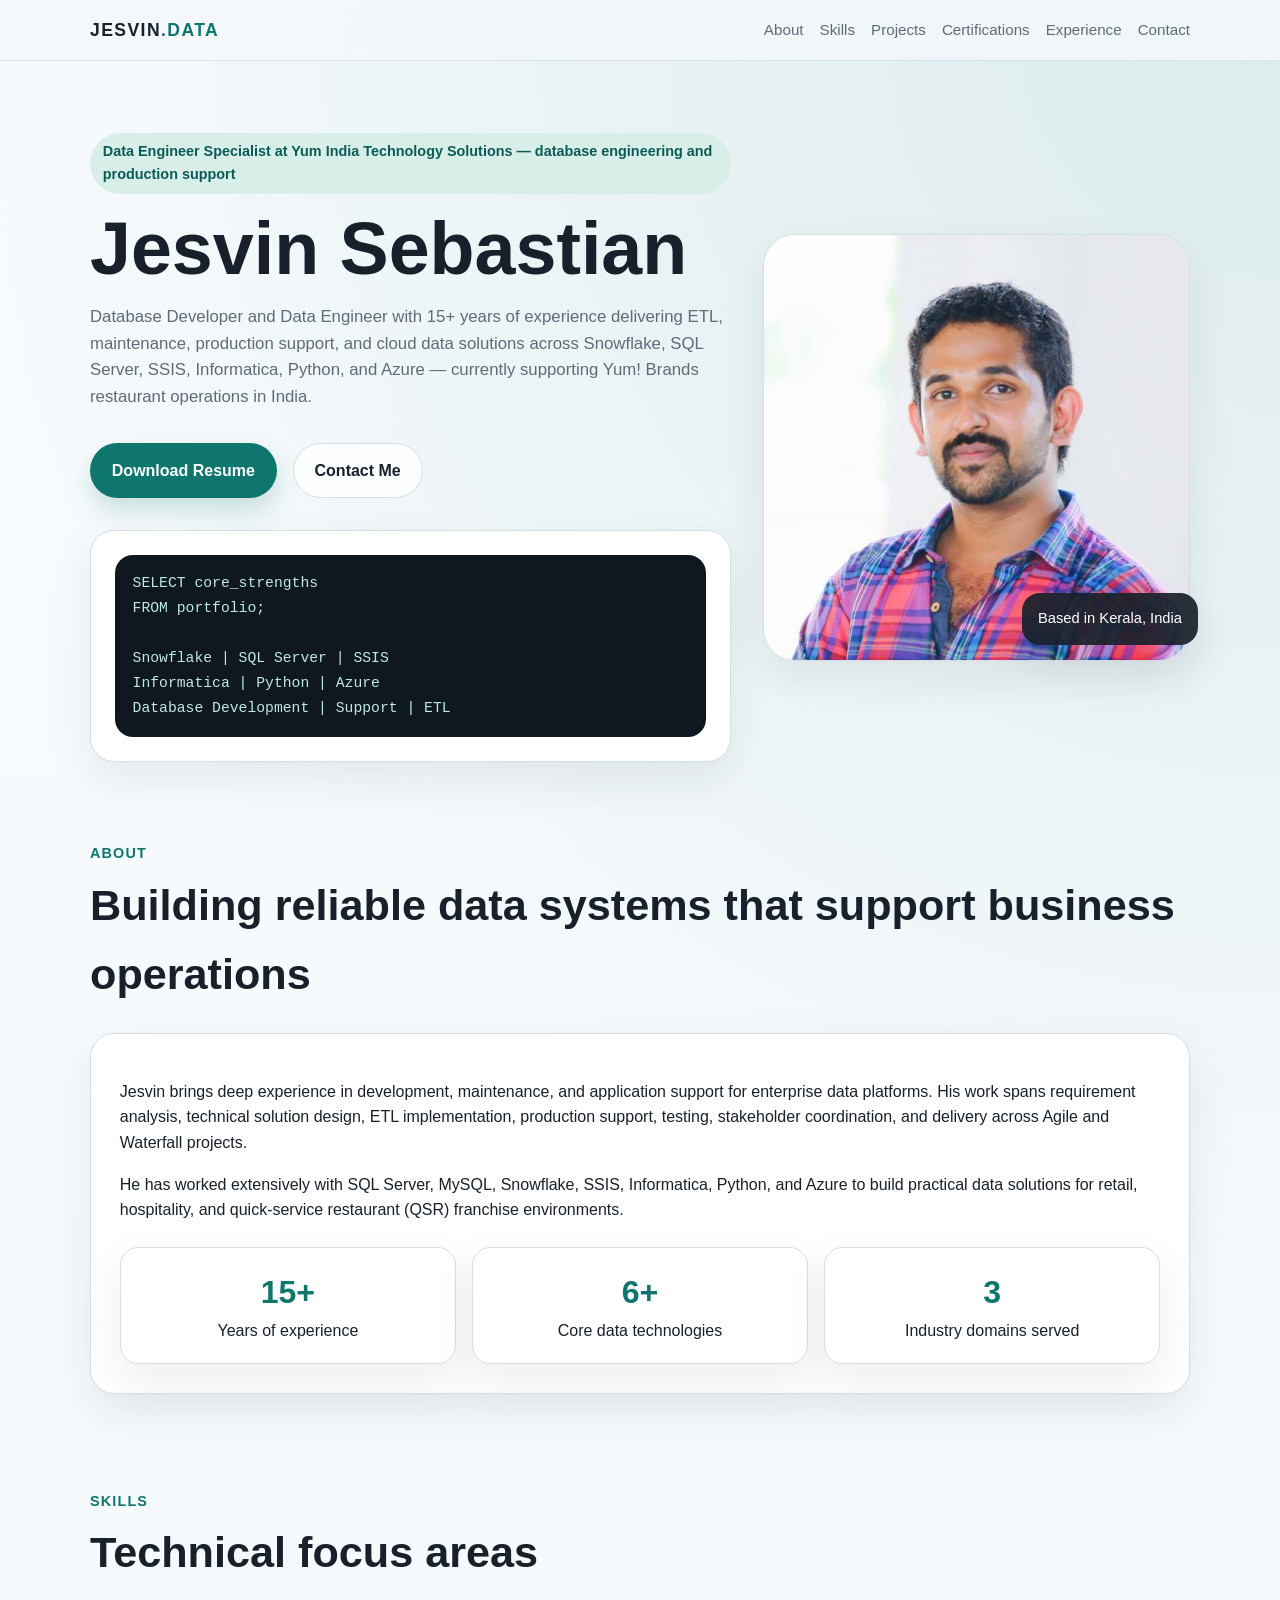
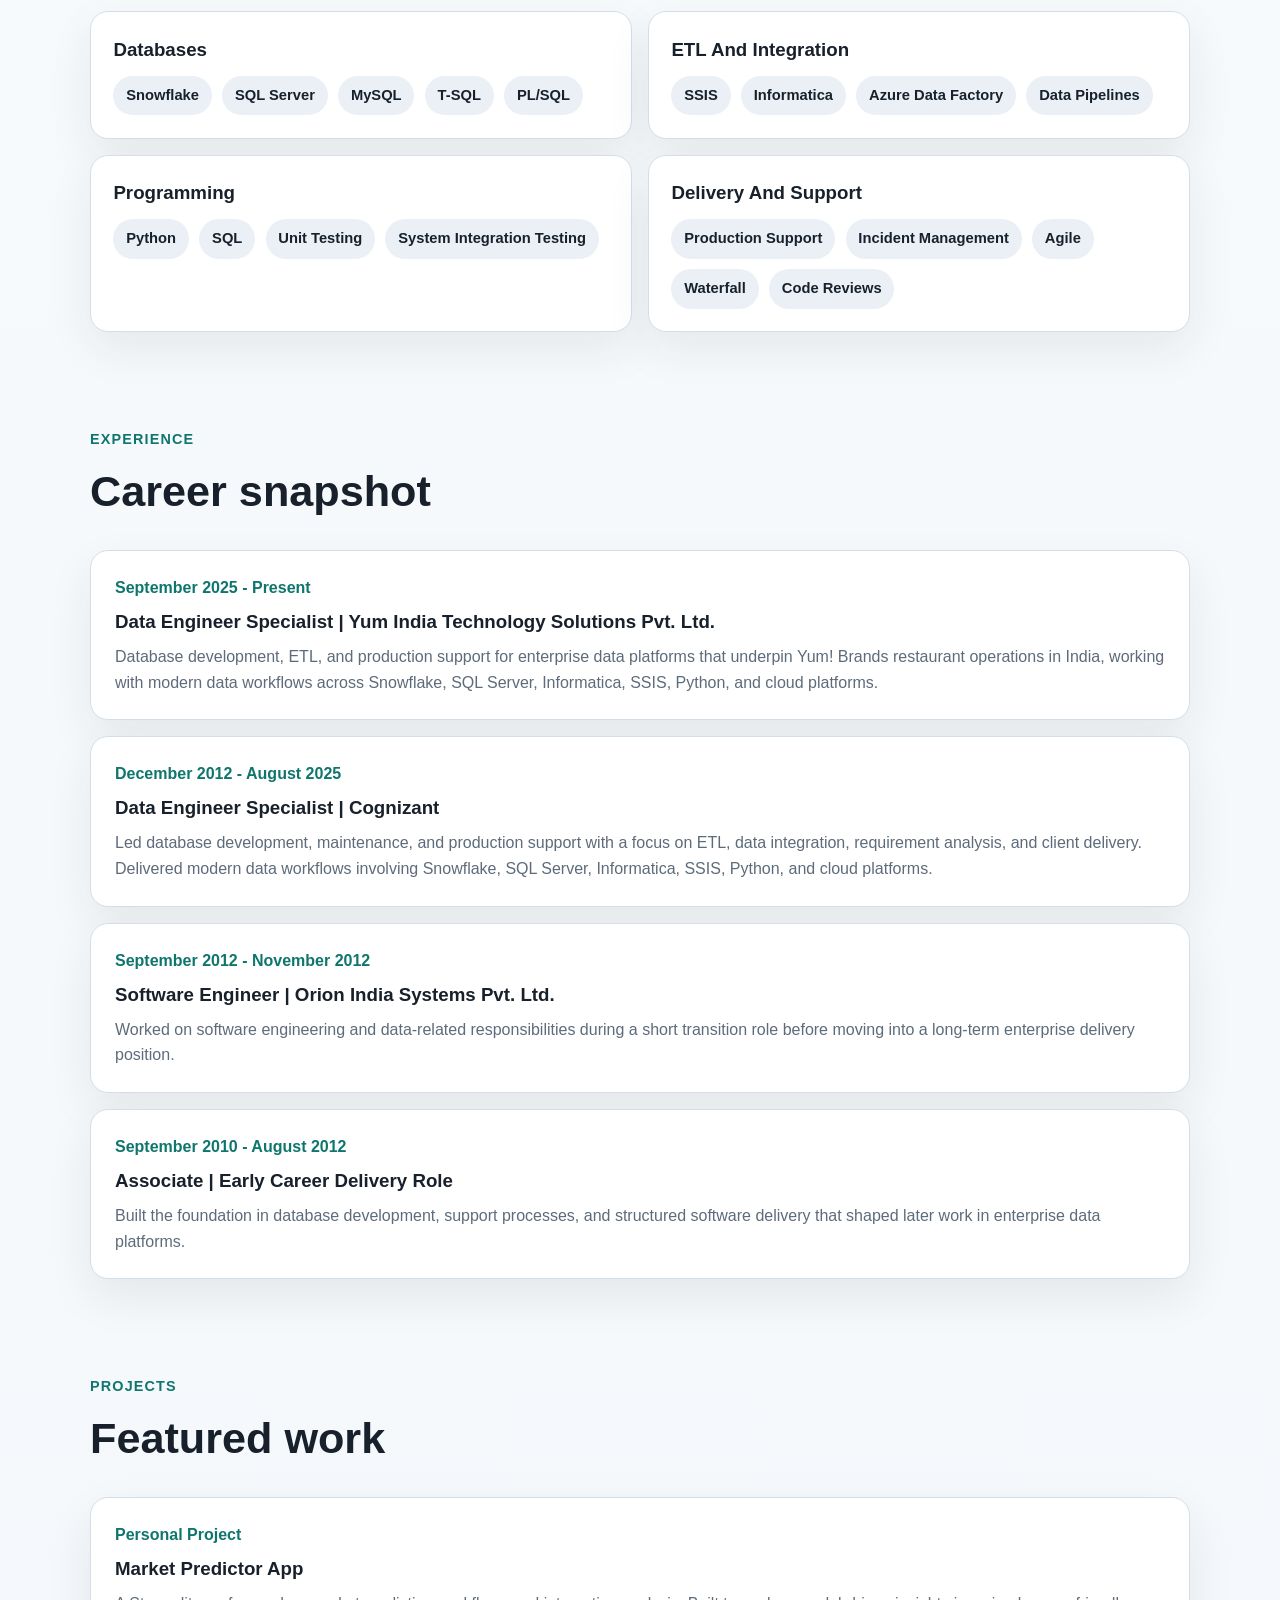
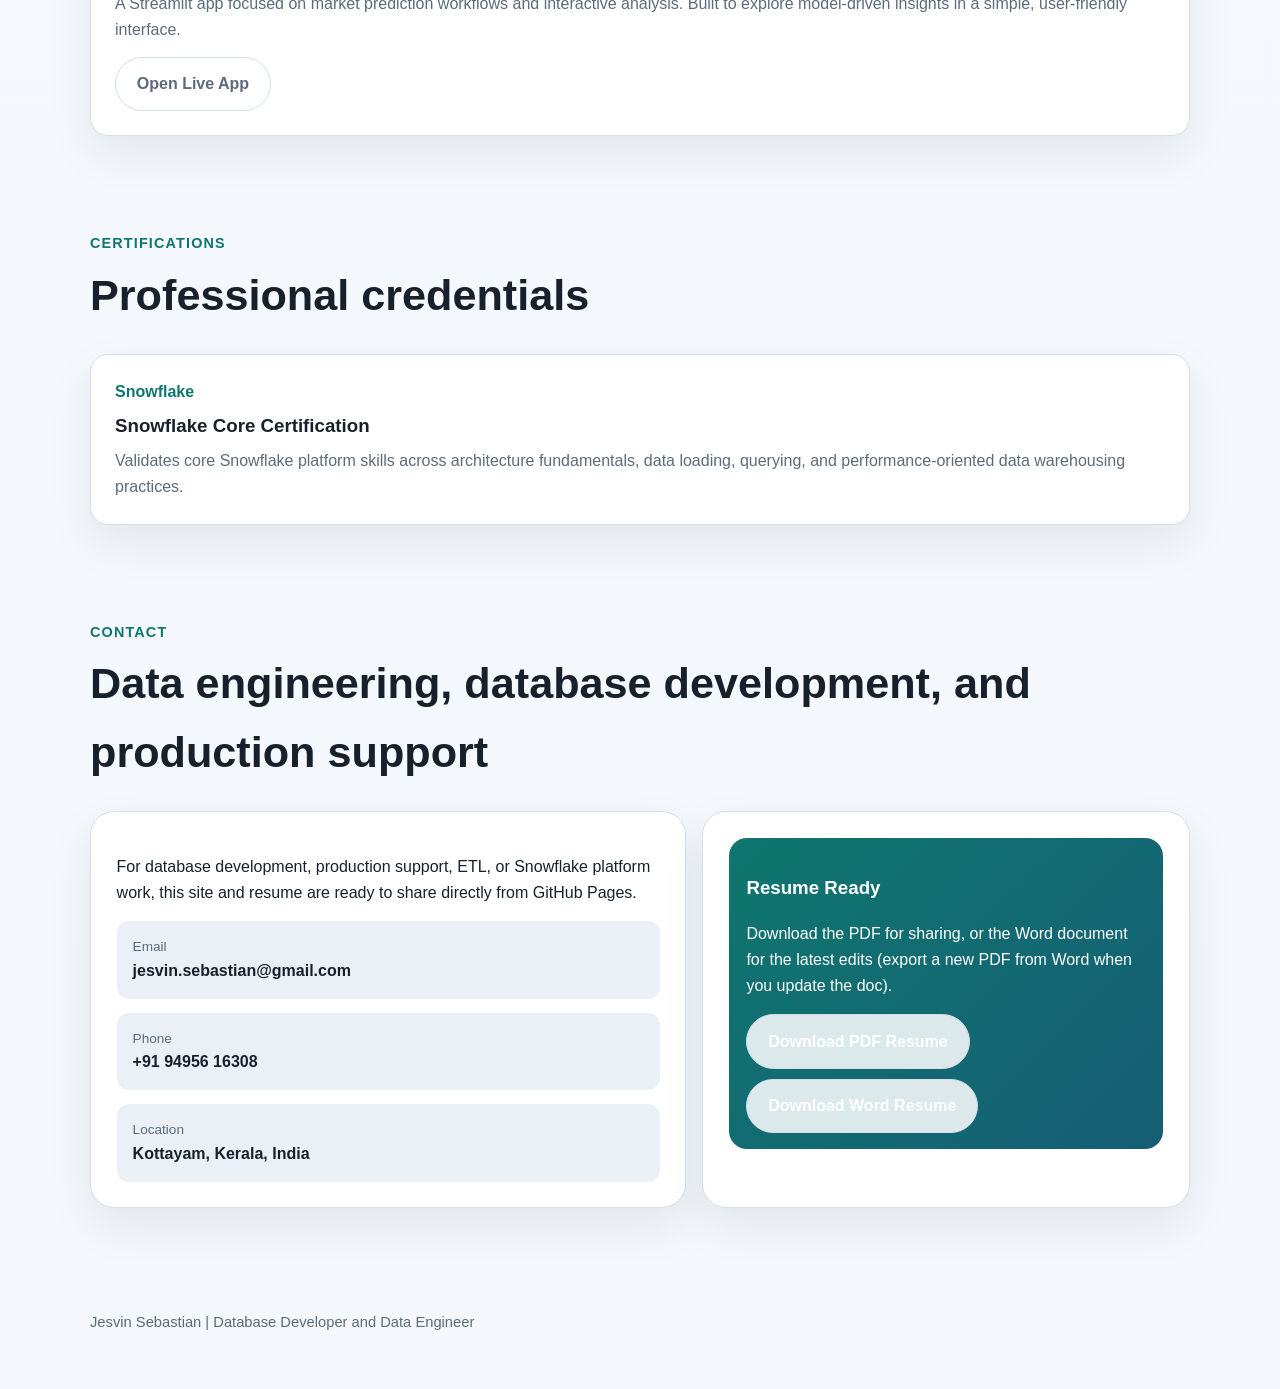
==== commit 8998a3dc: "Change Senior assosiate to Date Eng" ====
--- a/index.html
+++ b/index.html
@@ -6,7 +6,7 @@
     <title>Jesvin Sebastian | Data Engineer Portfolio</title>
     <meta
       name="description"
-      content="Jesvin Sebastian is a data engineer and database developer (Senior Associate, Yum India Technology Solutions) with 15+ years in Snowflake, SQL Server, SSIS, Informatica, Python, and Azure."
+      content="Jesvin Sebastian is a data engineer and database developer (Data Engineer Specialist, Yum India Technology Solutions) with 15+ years in Snowflake, SQL Server, SSIS, Informatica, Python, and Azure."
     />
     <meta name="author" content="Jesvin Sebastian" />
     <meta property="og:title" content="Jesvin Sebastian | Data Engineer Portfolio" />
@@ -40,7 +40,7 @@
         <div class="container hero-grid">
           <div>
             <div class="eyebrow">
-              Senior Associate at Yum India Technology Solutions — database engineering and production
+              Data Engineer Specialist at Yum India Technology Solutions — database engineering and production
               support
             </div>
             <h1>Jesvin Sebastian</h1>
@@ -177,7 +177,7 @@
           <div class="timeline">
             <article class="timeline-item">
               <span class="period">September 2025 - Present</span>
-              <h3>Senior Associate | Yum India Technology Solutions Pvt. Ltd.</h3>
+              <h3>Data Engineer Specialist | Yum India Technology Solutions Pvt. Ltd.</h3>
               <p>
                 Database development, ETL, and production support for enterprise data platforms that
                 underpin Yum! Brands restaurant operations in India, working with modern data
@@ -188,7 +188,7 @@
 
             <article class="timeline-item">
               <span class="period">December 2012 - August 2025</span>
-              <h3>Senior Associate | Cognizant</h3>
+              <h3>Data Engineer Specialist | Cognizant</h3>
               <p>
                 Led database development, maintenance, and production support with a focus on ETL,
                 data integration, requirement analysis, and client delivery. Delivered modern data
